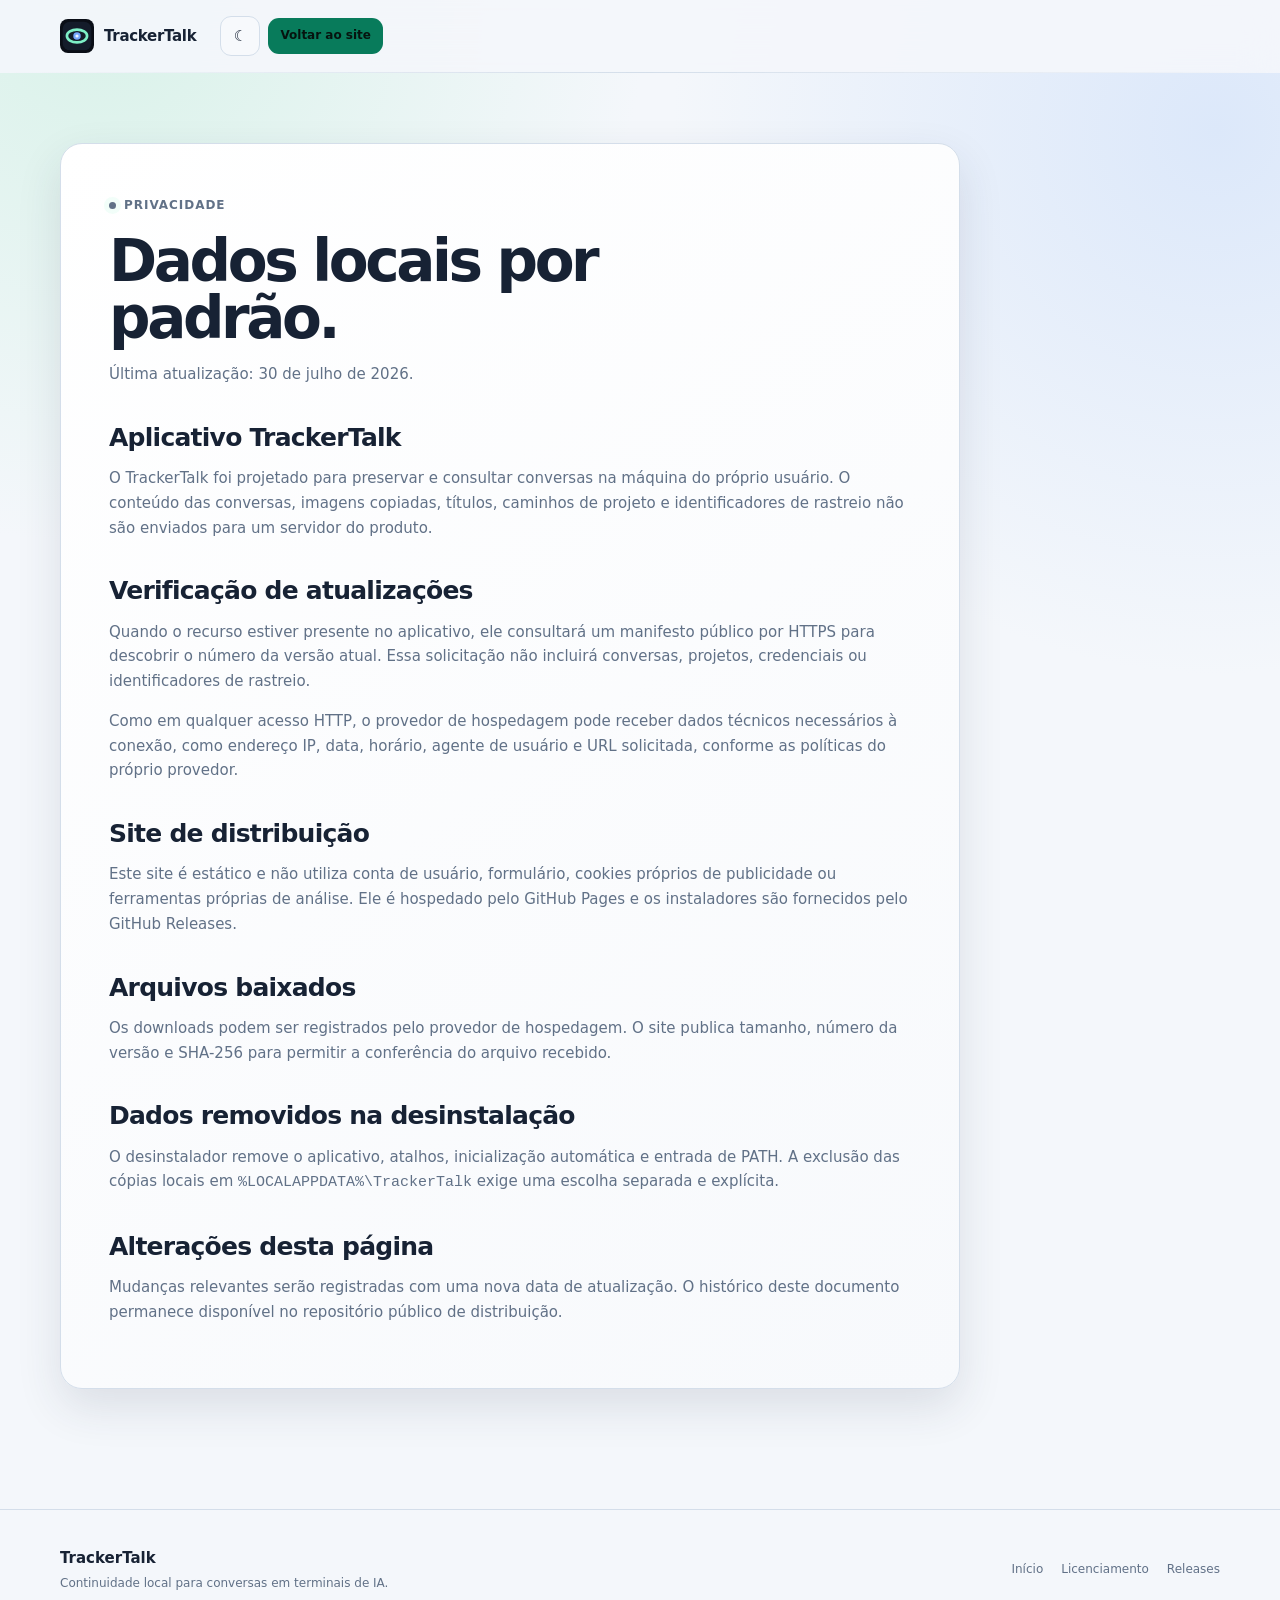
==== privacidade.html @ 2f037e5d "feat: publicar site e catálogo inicial do TrackerTalk" ====
<!doctype html>
<html lang="pt-BR" data-theme="dark">
<head>
  <meta charset="utf-8">
  <meta name="viewport" content="width=device-width, initial-scale=1">
  <meta name="description" content="Política de privacidade do TrackerTalk e de seu site de distribuição.">
  <meta http-equiv="Content-Security-Policy" content="default-src 'self'; img-src 'self' data:; style-src 'self'; script-src 'self'; connect-src 'self'; base-uri 'self'; form-action 'self'">
  <title>Privacidade · TrackerTalk</title>
  <link rel="icon" type="image/svg+xml" href="./assets/favicon.svg">
  <link rel="stylesheet" href="./assets/styles.css">
  <script src="./assets/app.js" defer></script>
</head>
<body>
  <a class="skip-link" href="#conteudo">Ir para o conteúdo</a>
  <header class="site-header">
    <div class="nav-wrap">
      <a class="brand" href="./"><img src="./assets/favicon.svg" alt="" width="34" height="34"><span>TrackerTalk</span></a>
      <div class="nav-actions">
        <button id="themeToggle" class="icon-button" type="button" aria-label="Usar tema claro">☀</button>
        <a class="button small" href="./">Voltar ao site</a>
      </div>
    </div>
  </header>
  <main id="conteudo" class="container legal-main">
    <article class="legal-card">
      <p class="eyebrow">Privacidade</p>
      <h1>Dados locais por padrão.</h1>
      <p>Última atualização: 30 de julho de 2026.</p>

      <h2>Aplicativo TrackerTalk</h2>
      <p>O TrackerTalk foi projetado para preservar e consultar conversas na máquina do próprio usuário. O conteúdo das conversas, imagens copiadas, títulos, caminhos de projeto e identificadores de rastreio não são enviados para um servidor do produto.</p>

      <h2>Verificação de atualizações</h2>
      <p>Quando o recurso estiver presente no aplicativo, ele consultará um manifesto público por HTTPS para descobrir o número da versão atual. Essa solicitação não incluirá conversas, projetos, credenciais ou identificadores de rastreio.</p>
      <p>Como em qualquer acesso HTTP, o provedor de hospedagem pode receber dados técnicos necessários à conexão, como endereço IP, data, horário, agente de usuário e URL solicitada, conforme as políticas do próprio provedor.</p>

      <h2>Site de distribuição</h2>
      <p>Este site é estático e não utiliza conta de usuário, formulário, cookies próprios de publicidade ou ferramentas próprias de análise. Ele é hospedado pelo GitHub Pages e os instaladores são fornecidos pelo GitHub Releases.</p>

      <h2>Arquivos baixados</h2>
      <p>Os downloads podem ser registrados pelo provedor de hospedagem. O site publica tamanho, número da versão e SHA-256 para permitir a conferência do arquivo recebido.</p>

      <h2>Dados removidos na desinstalação</h2>
      <p>O desinstalador remove o aplicativo, atalhos, inicialização automática e entrada de PATH. A exclusão das cópias locais em <code>%LOCALAPPDATA%\TrackerTalk</code> exige uma escolha separada e explícita.</p>

      <h2>Alterações desta página</h2>
      <p>Mudanças relevantes serão registradas com uma nova data de atualização. O histórico deste documento permanece disponível no repositório público de distribuição.</p>
    </article>
  </main>
  <footer class="site-footer">
    <div class="container footer-wrap">
      <div class="footer-copy"><strong>TrackerTalk</strong><p>Continuidade local para conversas em terminais de IA.</p></div>
      <nav class="footer-links"><a href="./">Início</a><a href="./termos.html">Licenciamento</a><a href="https://github.com/PabloLino/TrackerTalk-Distribuicao/releases">Releases</a></nav>
    </div>
  </footer>
</body>
</html>
---- assets/styles.css ----
:root {
  color-scheme: dark;
  --bg: #080c12;
  --bg-soft: #0d131d;
  --panel: #121a26;
  --panel-soft: #0f1621;
  --line: #263345;
  --line-strong: #3b526d;
  --text: #f1f5fb;
  --muted: #9aa9bc;
  --mint: #83efc5;
  --mint-strong: #41cfa0;
  --blue: #7aa8ff;
  --danger: #ff9da2;
  --shadow: #00000066;
  --header: #080c12e8;
  --code: #081019;
}

:root[data-theme="light"] {
  color-scheme: light;
  --bg: #f4f7fb;
  --bg-soft: #eaf0f7;
  --panel: #ffffff;
  --panel-soft: #f7f9fc;
  --line: #d4deea;
  --line-strong: #9db1c7;
  --text: #172234;
  --muted: #617187;
  --mint: #087b5b;
  --mint-strong: #08664d;
  --blue: #2869ca;
  --danger: #b72d39;
  --shadow: #26354a1f;
  --header: #f4f7fbe8;
  --code: #edf2f7;
}

* {
  box-sizing: border-box;
}

html {
  scroll-behavior: smooth;
  scroll-padding-top: 92px;
}

body {
  margin: 0;
  min-width: 300px;
  color: var(--text);
  background:
    radial-gradient(circle at 8% 0%, #12382f 0, transparent 34rem),
    radial-gradient(circle at 95% 8%, #172d55 0, transparent 34rem),
    var(--bg);
  font: 15px/1.65 ui-sans-serif, system-ui, -apple-system, "Segoe UI", sans-serif;
}

:root[data-theme="light"] body {
  background:
    radial-gradient(circle at 8% 0%, #d9f2e9 0, transparent 34rem),
    radial-gradient(circle at 95% 8%, #dce8fa 0, transparent 34rem),
    var(--bg);
}

a {
  color: inherit;
}

button,
a {
  -webkit-tap-highlight-color: transparent;
}

button {
  font: inherit;
}

img {
  max-width: 100%;
}

.skip-link {
  position: fixed;
  z-index: 100;
  top: 8px;
  left: 8px;
  padding: 10px 14px;
  color: #06140f;
  background: var(--mint);
  border-radius: 9px;
  transform: translateY(-150%);
}

.skip-link:focus {
  transform: translateY(0);
}

.site-header {
  position: sticky;
  z-index: 30;
  top: 0;
  border-bottom: 1px solid transparent;
  background: var(--header);
  backdrop-filter: blur(18px);
}

.site-header::after {
  position: absolute;
  right: 0;
  bottom: -1px;
  left: 0;
  height: 1px;
  background: linear-gradient(90deg, transparent, var(--line), transparent);
  content: "";
}

.nav-wrap,
.container {
  width: min(1160px, calc(100% - 34px));
  margin-inline: auto;
}

.nav-wrap {
  display: flex;
  min-height: 72px;
  align-items: center;
  gap: 24px;
}

.brand {
  display: inline-flex;
  align-items: center;
  gap: 10px;
  font-weight: 820;
  letter-spacing: -.02em;
  text-decoration: none;
}

.brand img {
  width: 34px;
  height: 34px;
}

.main-nav {
  display: flex;
  align-items: center;
  gap: 22px;
  margin-left: auto;
}

.main-nav a {
  color: var(--muted);
  font-size: 13px;
  font-weight: 680;
  text-decoration: none;
}

.main-nav a:hover {
  color: var(--text);
}

.nav-actions {
  display: flex;
  align-items: center;
  gap: 8px;
}

.icon-button,
.menu-toggle {
  display: grid;
  width: 40px;
  height: 40px;
  padding: 0;
  place-items: center;
  border: 1px solid var(--line);
  border-radius: 11px;
  color: var(--text);
  background: var(--panel-soft);
  cursor: pointer;
}

.menu-toggle {
  display: none;
}

.button {
  display: inline-flex;
  min-height: 44px;
  align-items: center;
  justify-content: center;
  gap: 8px;
  padding: 10px 16px;
  border: 1px solid transparent;
  border-radius: 11px;
  color: #06140f;
  background: var(--mint);
  font-weight: 800;
  text-decoration: none;
  transition: transform .18s ease, box-shadow .18s ease, border-color .18s ease;
}

.button:hover {
  box-shadow: 0 10px 26px #41cfa02b;
  transform: translateY(-1px);
}

.button.secondary {
  border-color: var(--line-strong);
  color: var(--text);
  background: var(--panel-soft);
}

.button.small {
  min-height: 36px;
  padding: 7px 11px;
  font-size: 12px;
}

.text-link {
  color: var(--blue);
  font-weight: 720;
  text-decoration: none;
}

.text-link:hover {
  text-decoration: underline;
}

.hero {
  display: grid;
  min-height: 690px;
  grid-template-columns: minmax(0, 1.03fr) minmax(420px, .97fr);
  align-items: center;
  gap: clamp(34px, 7vw, 88px);
  padding-block: 88px 92px;
}

.eyebrow {
  display: inline-flex;
  align-items: center;
  gap: 8px;
  margin: 0 0 18px;
  color: var(--mint);
  font-size: 12px;
  font-weight: 820;
  letter-spacing: .08em;
  text-transform: uppercase;
}

.eyebrow::before {
  width: 7px;
  height: 7px;
  border-radius: 50%;
  background: currentColor;
  box-shadow: 0 0 0 5px #83efc51a;
  content: "";
}

h1,
h2,
h3,
p {
  overflow-wrap: anywhere;
}

h1 {
  max-width: 720px;
  margin: 0;
  font-size: clamp(44px, 7vw, 76px);
  letter-spacing: -.058em;
  line-height: .98;
}

.hero-copy > p:not(.eyebrow) {
  max-width: 650px;
  margin: 24px 0 0;
  color: var(--muted);
  font-size: clamp(17px, 2vw, 20px);
  line-height: 1.6;
}

.hero-actions {
  display: flex;
  flex-wrap: wrap;
  gap: 10px;
  margin-top: 30px;
}

.download-meta {
  margin-top: 13px;
  color: var(--muted);
  font-size: 12px;
}

.trust-list {
  display: flex;
  flex-wrap: wrap;
  gap: 8px;
  margin: 28px 0 0;
  padding: 0;
  list-style: none;
}

.trust-list li {
  padding: 6px 9px;
  border: 1px solid var(--line);
  border-radius: 999px;
  color: var(--muted);
  background: #10172299;
  font-size: 11px;
}

:root[data-theme="light"] .trust-list li {
  background: #ffffffb5;
}

.hero-visual {
  position: relative;
  min-height: 510px;
}

.app-window {
  position: absolute;
  inset: 38px 0 26px 18px;
  overflow: hidden;
  border: 1px solid var(--line-strong);
  border-radius: 24px;
  background: #0c1119e8;
  box-shadow: 0 35px 90px #0009;
  transform: perspective(1200px) rotateY(-5deg) rotateX(2deg);
}

:root[data-theme="light"] .app-window {
  background: #f8fafde8;
  box-shadow: 0 35px 90px #25324a35;
}

.window-bar {
  display: flex;
  height: 48px;
  align-items: center;
  gap: 7px;
  padding: 0 16px;
  border-bottom: 1px solid var(--line);
}

.window-dot {
  width: 8px;
  height: 8px;
  border-radius: 50%;
  background: var(--line-strong);
}

.window-title {
  margin-left: 8px;
  color: var(--muted);
  font-size: 11px;
}

.window-body {
  padding: 20px;
}

.window-top {
  display: flex;
  align-items: end;
  justify-content: space-between;
  gap: 14px;
  margin-bottom: 18px;
}

.window-top strong {
  display: block;
  font-size: 23px;
  letter-spacing: -.035em;
}

.window-top span {
  color: var(--muted);
  font-size: 10px;
}

.window-tabs {
  display: flex;
  gap: 5px;
  padding: 4px;
  border: 1px solid var(--line);
  border-radius: 11px;
}

.window-tabs span {
  padding: 6px 9px;
  border-radius: 7px;
}

.window-tabs .active {
  color: var(--text);
  background: var(--panel);
}

.session-card {
  margin-top: 10px;
  padding: 15px;
  border: 1px solid var(--line);
  border-radius: 14px;
  background: var(--panel);
}

.session-provider {
  color: var(--mint);
  font-size: 9px;
  font-weight: 850;
  letter-spacing: .08em;
  text-transform: uppercase;
}

.session-card h3 {
  margin: 7px 0 4px;
  font-size: 14px;
}

.session-card p {
  margin: 0;
  color: var(--muted);
  font-size: 10px;
}

.session-line {
  width: 68%;
  height: 6px;
  margin-top: 11px;
  border-radius: 999px;
  background: var(--line);
}

.session-line.short {
  width: 42%;
}

.trakino {
  position: absolute;
  z-index: 3;
  right: -32px;
  bottom: -16px;
  width: 200px;
  filter: drop-shadow(0 24px 25px #0008);
  animation: float 4.5s ease-in-out infinite;
}

@keyframes float {
  0%,
  100% {
    transform: translateY(0) rotate(0);
  }
  50% {
    transform: translateY(-9px) rotate(1deg);
  }
}

.section {
  padding-block: 92px;
}

.section-head {
  display: grid;
  max-width: 760px;
  gap: 14px;
  margin-bottom: 38px;
}

.section-head.center {
  margin-inline: auto;
  text-align: center;
}

.section-head .eyebrow {
  margin-bottom: 0;
}

.section-head.center .eyebrow {
  justify-content: center;
}

h2 {
  margin: 0;
  font-size: clamp(34px, 5vw, 52px);
  letter-spacing: -.045em;
  line-height: 1.05;
}

.section-head > p:not(.eyebrow) {
  margin: 0;
  color: var(--muted);
  font-size: 17px;
}

.feature-grid {
  display: grid;
  grid-template-columns: repeat(3, 1fr);
  gap: 12px;
}

.feature-card,
.step,
.release-panel,
.download-panel,
.legal-card {
  border: 1px solid var(--line);
  background: linear-gradient(145deg, var(--panel), var(--panel-soft));
  box-shadow: 0 18px 45px var(--shadow);
}

.feature-card {
  min-height: 220px;
  padding: 24px;
  border-radius: 18px;
}

.feature-icon {
  display: grid;
  width: 42px;
  height: 42px;
  margin-bottom: 28px;
  place-items: center;
  border: 1px solid #3c6d5d;
  border-radius: 12px;
  color: var(--mint);
  background: #10241e;
  font-size: 18px;
  font-weight: 850;
}

:root[data-theme="light"] .feature-icon {
  background: #e5f5ef;
}

.feature-card h3,
.step h3 {
  margin: 0 0 8px;
  font-size: 18px;
}

.feature-card p,
.step p {
  margin: 0;
  color: var(--muted);
  font-size: 13px;
}

.steps {
  display: grid;
  grid-template-columns: repeat(3, 1fr);
  gap: 12px;
  counter-reset: steps;
}

.step {
  position: relative;
  padding: 26px;
  border-radius: 18px;
  counter-increment: steps;
}

.step::before {
  display: inline-grid;
  width: 32px;
  height: 32px;
  margin-bottom: 34px;
  place-items: center;
  border-radius: 50%;
  color: #06140f;
  background: var(--mint);
  font-size: 12px;
  font-weight: 900;
  content: counter(steps);
}

.privacy-band {
  display: grid;
  grid-template-columns: minmax(0, 1fr) auto;
  align-items: center;
  gap: 34px;
  padding: clamp(28px, 5vw, 52px);
  border: 1px solid #315e50;
  border-radius: 24px;
  background:
    radial-gradient(circle at 95% 15%, #234e423f, transparent 24rem),
    #0e211b;
}

:root[data-theme="light"] .privacy-band {
  border-color: #9fcfbe;
  background:
    radial-gradient(circle at 95% 15%, #bce4d63f, transparent 24rem),
    #eaf7f2;
}

.privacy-band h2 {
  max-width: 720px;
}

.privacy-band p {
  max-width: 760px;
  margin: 15px 0 0;
  color: #a9c9be;
}

:root[data-theme="light"] .privacy-band p {
  color: #416b5d;
}

.privacy-mark {
  display: grid;
  width: 108px;
  height: 108px;
  place-items: center;
  border: 1px solid #3e7966;
  border-radius: 50%;
  color: var(--mint);
  font-size: 42px;
}

.provider-list {
  display: grid;
  grid-template-columns: repeat(4, 1fr);
  gap: 10px;
}

.provider {
  padding: 17px;
  border: 1px solid var(--line);
  border-radius: 14px;
  background: var(--panel);
}

.provider strong {
  display: block;
  margin-bottom: 3px;
}

.provider span {
  color: var(--muted);
  font-size: 12px;
}

.release-panel {
  overflow: hidden;
  border-radius: 22px;
}

.current-release {
  display: grid;
  grid-template-columns: minmax(0, 1fr) auto;
  gap: 24px;
  padding: 28px;
  border-bottom: 1px solid var(--line);
}

.release-kicker {
  color: var(--mint);
  font-size: 11px;
  font-weight: 820;
  letter-spacing: .08em;
  text-transform: uppercase;
}

.current-release h3 {
  margin: 6px 0 8px;
  font-size: 28px;
}

.current-release p {
  margin: 0;
  color: var(--muted);
}

.release-current-actions {
  display: grid;
  align-content: center;
  justify-items: end;
  gap: 8px;
}

.manifest-status {
  color: var(--muted);
  font-size: 11px;
}

.manifest-status.ok {
  color: var(--mint);
}

.hash-box {
  display: grid;
  grid-template-columns: auto minmax(0, 1fr) auto;
  align-items: center;
  gap: 12px;
  padding: 15px 28px;
  border-bottom: 1px solid var(--line);
  background: var(--code);
  font-size: 11px;
}

.hash-box code {
  min-width: 0;
  color: var(--muted);
  font-family: ui-monospace, SFMono-Regular, Consolas, monospace;
  overflow-wrap: anywhere;
}

.copy-button {
  padding: 6px 8px;
  border: 1px solid var(--line);
  border-radius: 8px;
  color: var(--text);
  background: var(--panel);
  cursor: pointer;
  font-size: 11px;
}

.copy-status {
  min-width: 72px;
  color: var(--mint);
  font-size: 10px;
}

.release-list {
  display: grid;
}

.release-item {
  padding: 22px 28px;
  border-bottom: 1px solid var(--line);
}

.release-item:last-child {
  border-bottom: 0;
}

.release-heading,
.release-actions {
  display: flex;
  align-items: center;
  gap: 10px;
}

.release-heading {
  justify-content: space-between;
}

.release-status {
  padding: 3px 7px;
  border: 1px solid var(--line);
  border-radius: 999px;
  color: var(--muted);
  font-size: 10px;
}

.release-status.supported {
  border-color: #3c6d5d;
  color: var(--mint);
}

.release-item p {
  margin: 8px 0;
  color: var(--muted);
  font-size: 13px;
}

.release-meta {
  font-size: 11px !important;
}

.release-actions {
  margin-top: 12px;
}

.download-panel {
  display: grid;
  grid-template-columns: minmax(0, 1fr) auto;
  align-items: center;
  gap: 34px;
  padding: clamp(28px, 5vw, 52px);
  border-radius: 24px;
}

.download-panel h2 {
  max-width: 700px;
}

.download-panel p {
  margin: 14px 0 0;
  color: var(--muted);
}

.download-panel .hero-actions {
  margin: 0;
}

.requirements {
  display: flex;
  flex-wrap: wrap;
  gap: 8px;
  margin-top: 18px;
  padding: 0;
  list-style: none;
}

.requirements li {
  padding: 5px 8px;
  border: 1px solid var(--line);
  border-radius: 8px;
  color: var(--muted);
  font-size: 11px;
}

.faq {
  display: grid;
  gap: 9px;
  max-width: 880px;
  margin-inline: auto;
}

.faq details {
  border: 1px solid var(--line);
  border-radius: 14px;
  background: var(--panel);
}

.faq summary {
  padding: 17px 19px;
  cursor: pointer;
  font-weight: 760;
}

.faq details p {
  margin: 0;
  padding: 0 19px 19px;
  color: var(--muted);
}

.site-footer {
  margin-top: 50px;
  border-top: 1px solid var(--line);
}

.footer-wrap {
  display: flex;
  min-height: 120px;
  align-items: center;
  justify-content: space-between;
  gap: 20px;
}

.footer-copy p {
  margin: 4px 0 0;
  color: var(--muted);
  font-size: 12px;
}

.footer-links {
  display: flex;
  flex-wrap: wrap;
  gap: 18px;
}

.footer-links a {
  color: var(--muted);
  font-size: 12px;
  text-decoration: none;
}

.legal-main {
  min-height: calc(100vh - 193px);
  padding-block: 70px;
}

.legal-card {
  max-width: 900px;
  padding: clamp(25px, 5vw, 48px);
  border-radius: 22px;
}

.legal-card h1 {
  font-size: clamp(36px, 6vw, 58px);
}

.legal-card h2 {
  margin-top: 38px;
  font-size: 25px;
  letter-spacing: -.03em;
}

.legal-card p,
.legal-card li {
  color: var(--muted);
}

.legal-card strong {
  color: var(--text);
}

.muted {
  color: var(--muted);
}

@media (max-width: 920px) {
  .hero {
    min-height: auto;
    grid-template-columns: 1fr;
  }

  .hero-visual {
    min-height: 500px;
  }

  .feature-grid {
    grid-template-columns: repeat(2, 1fr);
  }

  .provider-list {
    grid-template-columns: repeat(2, 1fr);
  }

  .main-nav {
    position: absolute;
    top: 64px;
    right: 17px;
    left: 17px;
    display: none;
    padding: 12px;
    border: 1px solid var(--line);
    border-radius: 14px;
    background: var(--panel);
    box-shadow: 0 18px 45px var(--shadow);
  }

  .main-nav.open {
    display: grid;
  }

  .main-nav a {
    padding: 8px;
  }

  .menu-toggle {
    display: grid;
  }

  .nav-download {
    display: none;
  }
}

@media (max-width: 680px) {
  .nav-wrap,
  .container {
    width: min(100% - 22px, 1160px);
  }

  .hero {
    padding-block: 64px;
  }

  h1 {
    font-size: clamp(41px, 14vw, 62px);
  }

  .hero-visual {
    min-height: 410px;
  }

  .app-window {
    inset: 22px 6px 18px 0;
    transform: none;
  }

  .window-body {
    padding: 13px;
  }

  .window-top {
    align-items: start;
    flex-direction: column;
  }

  .trakino {
    right: -14px;
    width: 145px;
  }

  .feature-grid,
  .steps,
  .provider-list {
    grid-template-columns: 1fr;
  }

  .section {
    padding-block: 68px;
  }

  .privacy-band,
  .current-release,
  .download-panel {
    grid-template-columns: 1fr;
  }

  .privacy-mark {
    width: 78px;
    height: 78px;
    font-size: 30px;
  }

  .release-current-actions {
    justify-items: start;
  }

  .hash-box {
    grid-template-columns: 1fr auto;
  }

  .hash-box > span:first-child {
    grid-column: 1 / -1;
  }

  .copy-status {
    min-width: 0;
  }

  .footer-wrap {
    align-items: start;
    flex-direction: column;
    padding-block: 28px;
  }
}

@media (prefers-reduced-motion: reduce) {
  html {
    scroll-behavior: auto;
  }

  *,
  *::before,
  *::after {
    scroll-behavior: auto !important;
    transition: none !important;
    animation: none !important;
  }
}
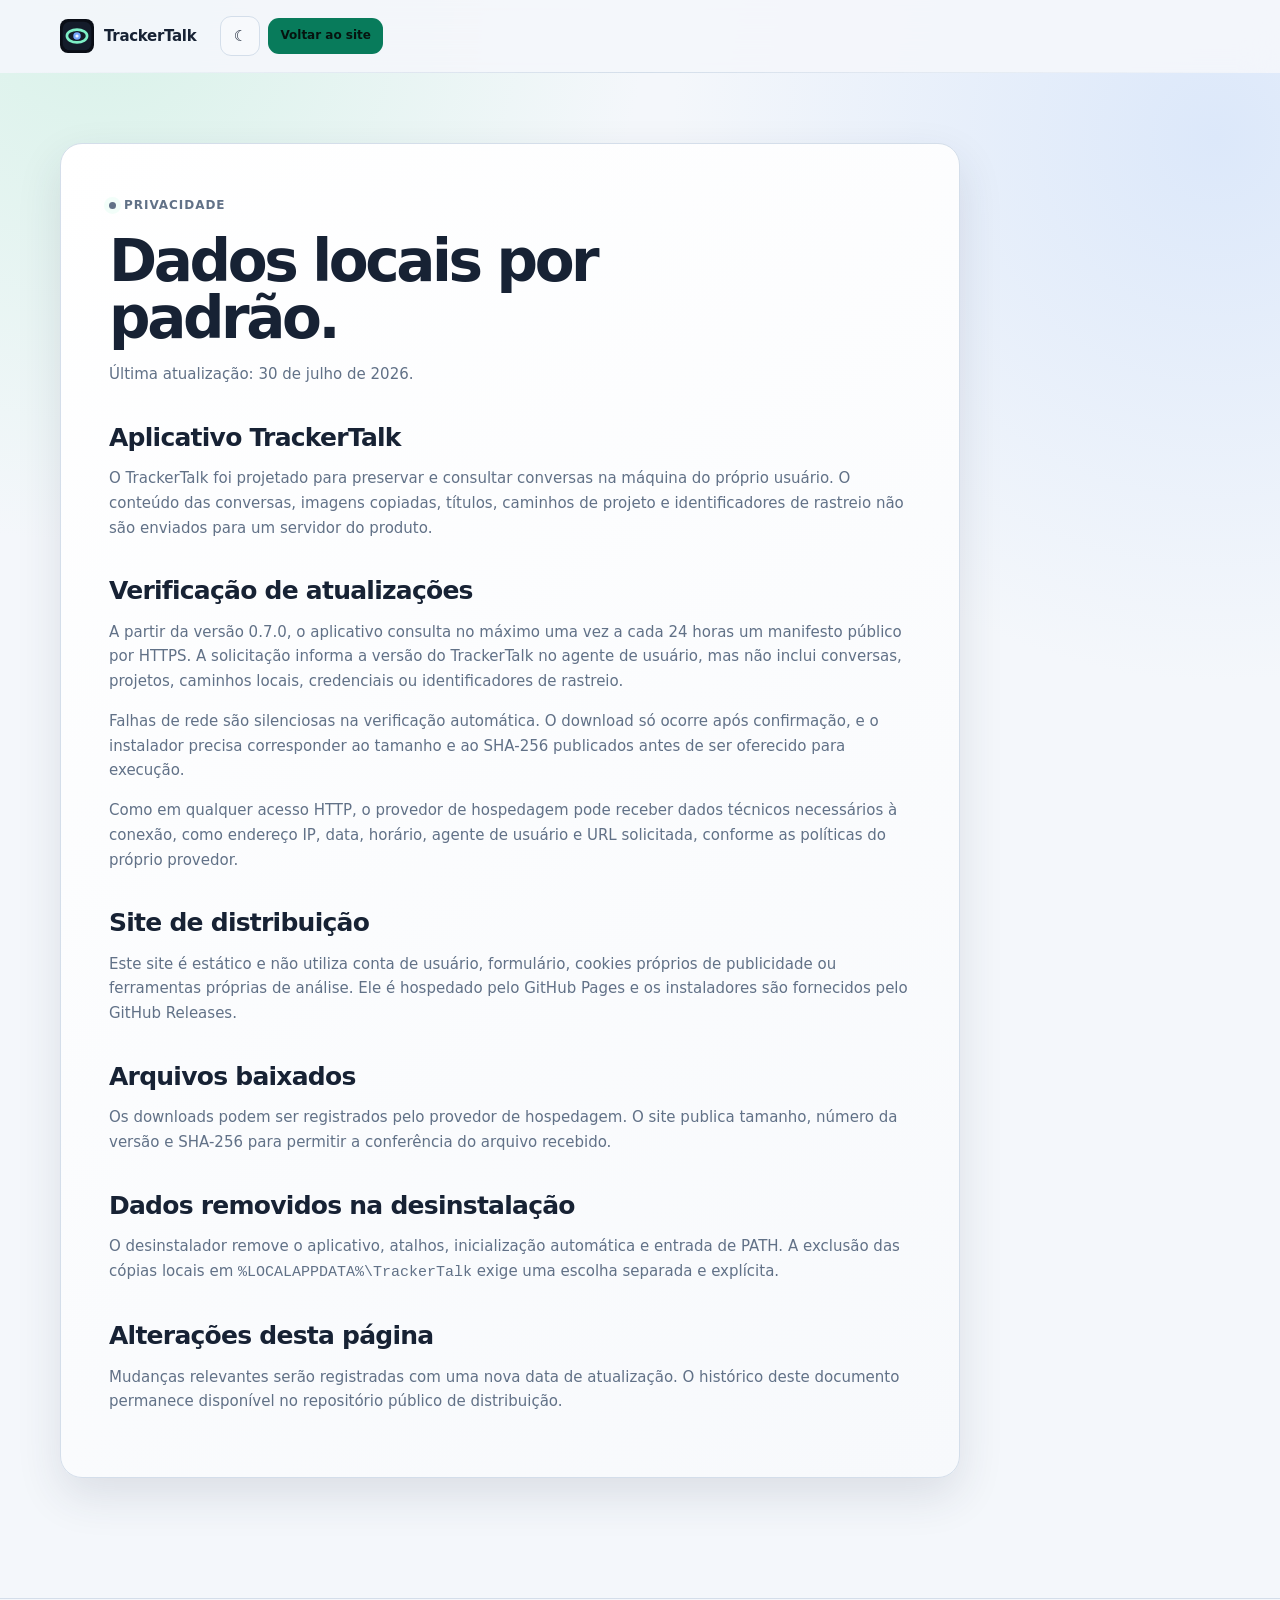
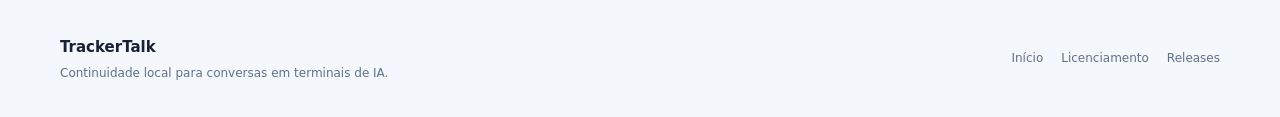
==== commit 3b8d761e: "lançamento: publicar catálogo da versão 0.7.0" ====
--- a/privacidade.html
+++ b/privacidade.html
@@ -31,7 +31,8 @@
       <p>O TrackerTalk foi projetado para preservar e consultar conversas na máquina do próprio usuário. O conteúdo das conversas, imagens copiadas, títulos, caminhos de projeto e identificadores de rastreio não são enviados para um servidor do produto.</p>
 
       <h2>Verificação de atualizações</h2>
-      <p>Quando o recurso estiver presente no aplicativo, ele consultará um manifesto público por HTTPS para descobrir o número da versão atual. Essa solicitação não incluirá conversas, projetos, credenciais ou identificadores de rastreio.</p>
+      <p>A partir da versão 0.7.0, o aplicativo consulta no máximo uma vez a cada 24 horas um manifesto público por HTTPS. A solicitação informa a versão do TrackerTalk no agente de usuário, mas não inclui conversas, projetos, caminhos locais, credenciais ou identificadores de rastreio.</p>
+      <p>Falhas de rede são silenciosas na verificação automática. O download só ocorre após confirmação, e o instalador precisa corresponder ao tamanho e ao SHA-256 publicados antes de ser oferecido para execução.</p>
       <p>Como em qualquer acesso HTTP, o provedor de hospedagem pode receber dados técnicos necessários à conexão, como endereço IP, data, horário, agente de usuário e URL solicitada, conforme as políticas do próprio provedor.</p>
 
       <h2>Site de distribuição</h2>
